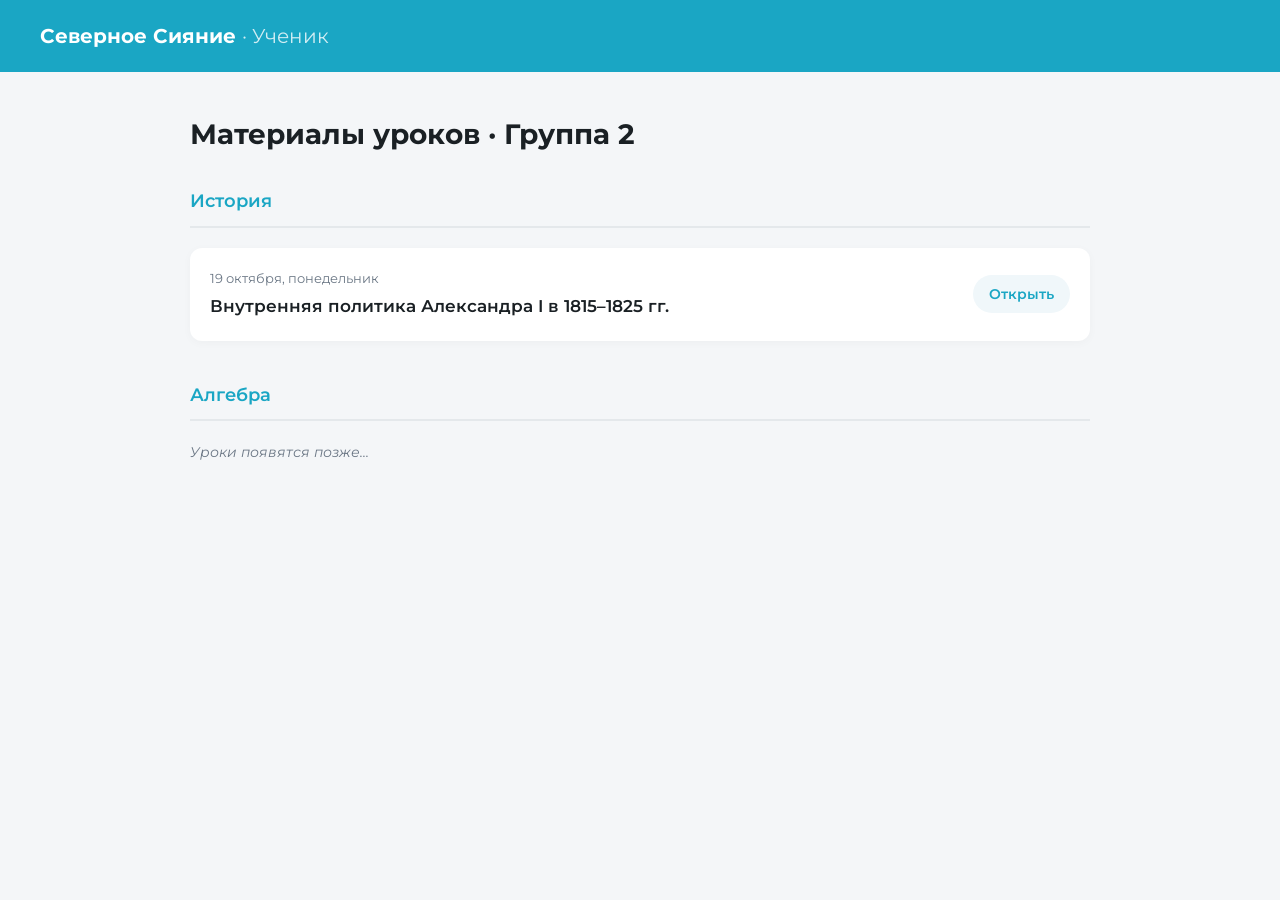
==== group-2/index.html @ 8418b83b "Add files via upload" ====
<!DOCTYPE html>
<html lang="ru">
<head>
<meta charset="UTF-8">
<meta name="viewport" content="width=device-width, initial-scale=1.0">
<title>Уроки · Группа 2</title>
<link rel="preconnect" href="https://fonts.googleapis.com">
<link rel="preconnect" href="https://fonts.gstatic.com" crossorigin>
<link href="https://fonts.googleapis.com/css2?family=Lora:wght@400;600&family=Montserrat:wght@400;500;600;700&display=swap" rel="stylesheet">
<style>
  body { font-family: 'Lora', serif; background: #F4F6F8; color: #2C3338; margin: 0; padding: 0; line-height: 1.6; }
  .header { background: #1AA6C4; color: #fff; padding: 20px 40px; display: flex; justify-content: space-between; align-items: center; }
  .brand { font-family: 'Montserrat', sans-serif; font-size: 20px; font-weight: 700; }
  .container { max-width: 900px; margin: 40px auto; padding: 0 20px; }
  h1 { font-family: 'Montserrat', sans-serif; font-size: 28px; margin-bottom: 30px; color: #1A2024; }
  .subject-section { margin-bottom: 40px; }
  .subject-title { font-family: 'Montserrat', sans-serif; font-size: 18px; font-weight: 600; color: #1AA6C4; border-bottom: 2px solid #E4E8EB; padding-bottom: 10px; margin-bottom: 20px; }
  .lesson-card { background: #fff; border-radius: 12px; padding: 20px; margin-bottom: 15px; box-shadow: 0 2px 10px rgba(0,0,0,0.03); display: flex; justify-content: space-between; align-items: center; text-decoration: none; color: inherit; transition: transform 0.2s, box-shadow 0.2s; }
  .lesson-card:hover { transform: translateY(-2px); box-shadow: 0 4px 15px rgba(0,0,0,0.08); }
  .lesson-info { flex: 1; }
  .lesson-date { font-family: 'Montserrat', sans-serif; font-size: 13px; color: #6B7785; margin-bottom: 5px; }
  .lesson-name { font-family: 'Montserrat', sans-serif; font-size: 17px; font-weight: 600; color: #1A2024; }
  .btn-go { font-family: 'Montserrat', sans-serif; font-size: 14px; font-weight: 600; color: #1AA6C4; background: #F0F7FA; padding: 8px 16px; border-radius: 20px; }
</style>
</head>
<body>
  <div class="header">
    <div class="brand">Северное Сияние <span style="font-weight:400; opacity:0.8;">· Ученик</span></div>
  </div>
  <div class="container">
    <h1>Материалы уроков · Группа 2</h1>
    
    <div class="subject-section">
      <div class="subject-title">История</div>
      <a href="lessons/2026-10-19-history-aleksandr-i.html" class="lesson-card">
        <div class="lesson-info">
          <div class="lesson-date">19 октября, понедельник</div>
          <div class="lesson-name">Внутренняя политика Александра I в 1815–1825 гг.</div>
        </div>
        <div class="btn-go">Открыть</div>
      </a>
      <!-- Здесь будут добавляться другие уроки по истории -->
    </div>

    <!-- Пример для других предметов (пока пусто) -->
    <div class="subject-section">
      <div class="subject-title">Алгебра</div>
      <div style="font-family: 'Montserrat'; font-size: 14px; color: #6B7785; font-style: italic;">Уроки появятся позже...</div>
    </div>

  </div>
</body>
</html>
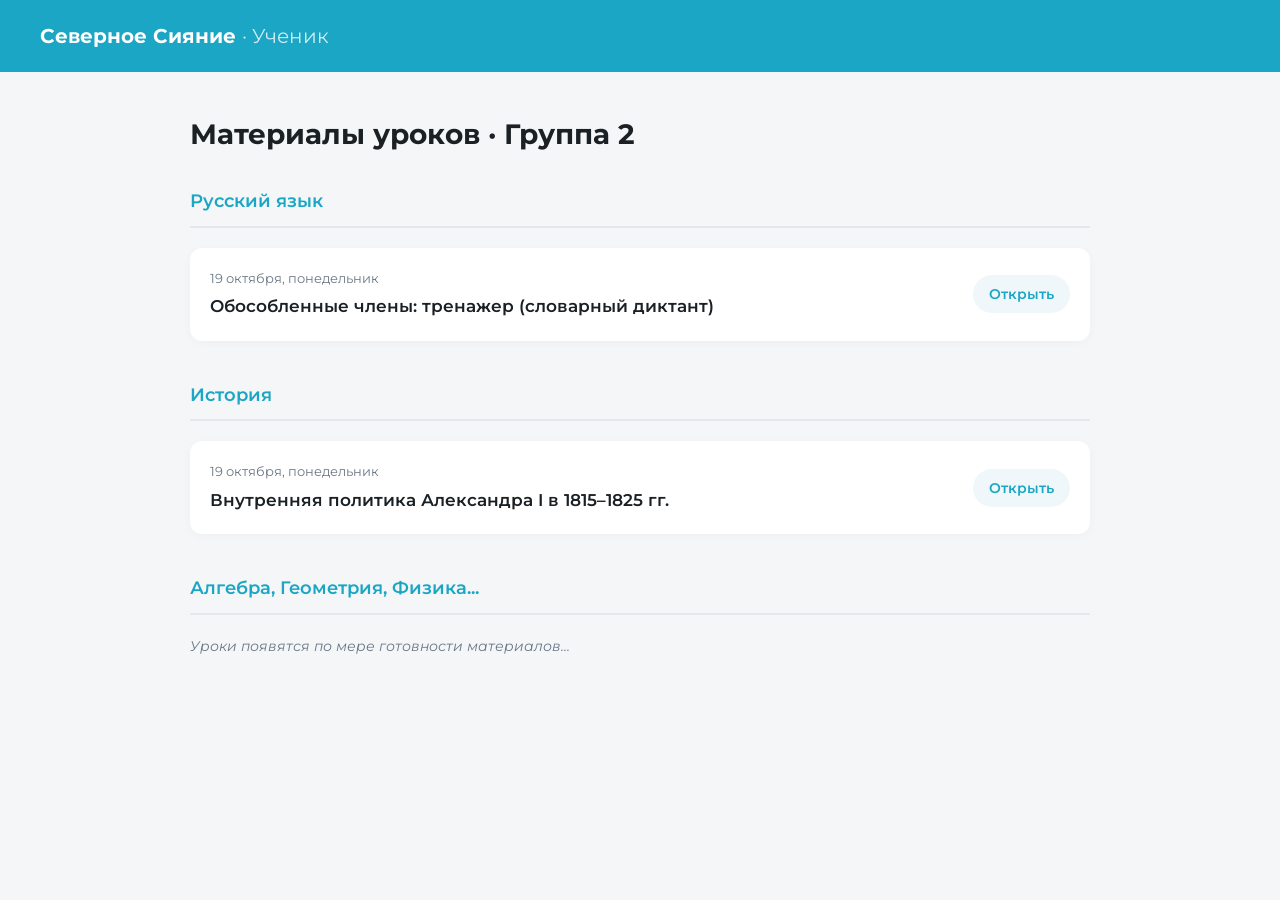
==== commit f59eb6e3: "Add Russian language lessons and update subjects" ====
--- a/group-2/index.html
+++ b/group-2/index.html
@@ -30,8 +30,23 @@
   <div class="container">
     <h1>Материалы уроков · Группа 2</h1>
     
+    <!-- РУССКИЙ ЯЗЫК -->
+    <div class="subject-section">
+      <div class="subject-title">Русский язык</div>
+      
+      <a href="lessons/2026-10-19-russian-obosoblennye.html" class="lesson-card">
+        <div class="lesson-info">
+          <div class="lesson-date">19 октября, понедельник</div>
+          <div class="lesson-name">Обособленные члены: тренажер (словарный диктант)</div>
+        </div>
+        <div class="btn-go">Открыть</div>
+      </a>
+    </div>
+
+    <!-- ИСТОРИЯ -->
     <div class="subject-section">
       <div class="subject-title">История</div>
+      
       <a href="lessons/2026-10-19-history-aleksandr-i.html" class="lesson-card">
         <div class="lesson-info">
           <div class="lesson-date">19 октября, понедельник</div>
@@ -39,15 +54,14 @@
         </div>
         <div class="btn-go">Открыть</div>
       </a>
-      <!-- Здесь будут добавляться другие уроки по истории -->
     </div>
 
-    <!-- Пример для других предметов (пока пусто) -->
+    <!-- Заглушка для других предметов -->
     <div class="subject-section">
-      <div class="subject-title">Алгебра</div>
-      <div style="font-family: 'Montserrat'; font-size: 14px; color: #6B7785; font-style: italic;">Уроки появятся позже...</div>
+      <div class="subject-title">Алгебра, Геометрия, Физика...</div>
+      <div style="font-family: 'Montserrat'; font-size: 14px; color: #6B7785; font-style: italic;">Уроки появятся по мере готовности материалов...</div>
     </div>
 
   </div>
 </body>
-</html>+</html>
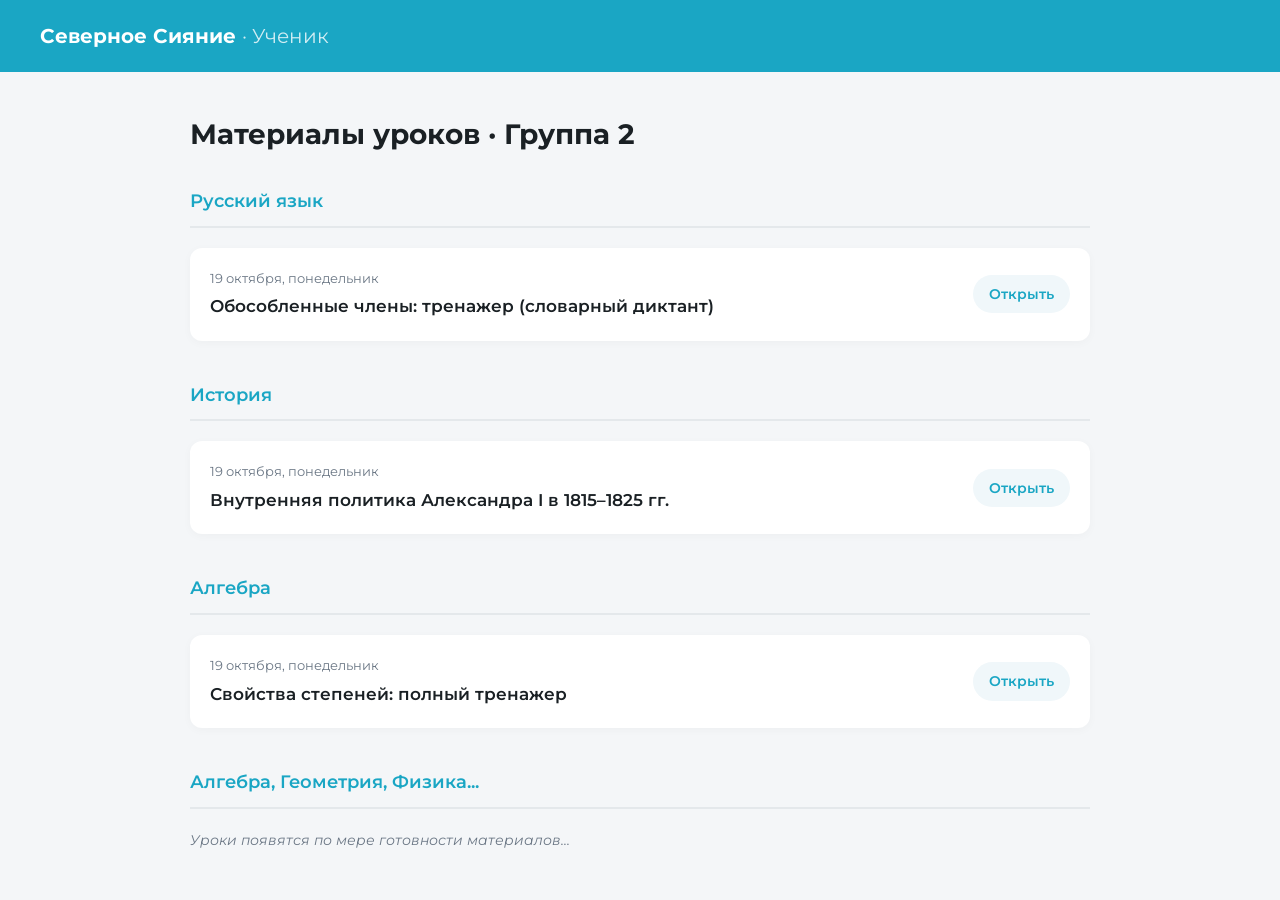
==== commit f814504c: "Update index.html" ====
--- a/group-2/index.html
+++ b/group-2/index.html
@@ -55,7 +55,19 @@
         <div class="btn-go">Открыть</div>
       </a>
     </div>
-
+    
+    <!-- АЛГЕБРА -->
+    <div class="subject-section">
+      <div class="subject-title">Алгебра</div>
+      <a href="lessons/2026-10-19-algebra-stepeni.html" class="lesson-card">
+        <div class="lesson-info">
+          <div class="lesson-date">19 октября, понедельник</div>
+          <div class="lesson-name">Свойства степеней: полный тренажер</div>
+        </div>
+        <div class="btn-go">Открыть</div>
+      </a>
+    </div>
+    
     <!-- Заглушка для других предметов -->
     <div class="subject-section">
       <div class="subject-title">Алгебра, Геометрия, Физика...</div>
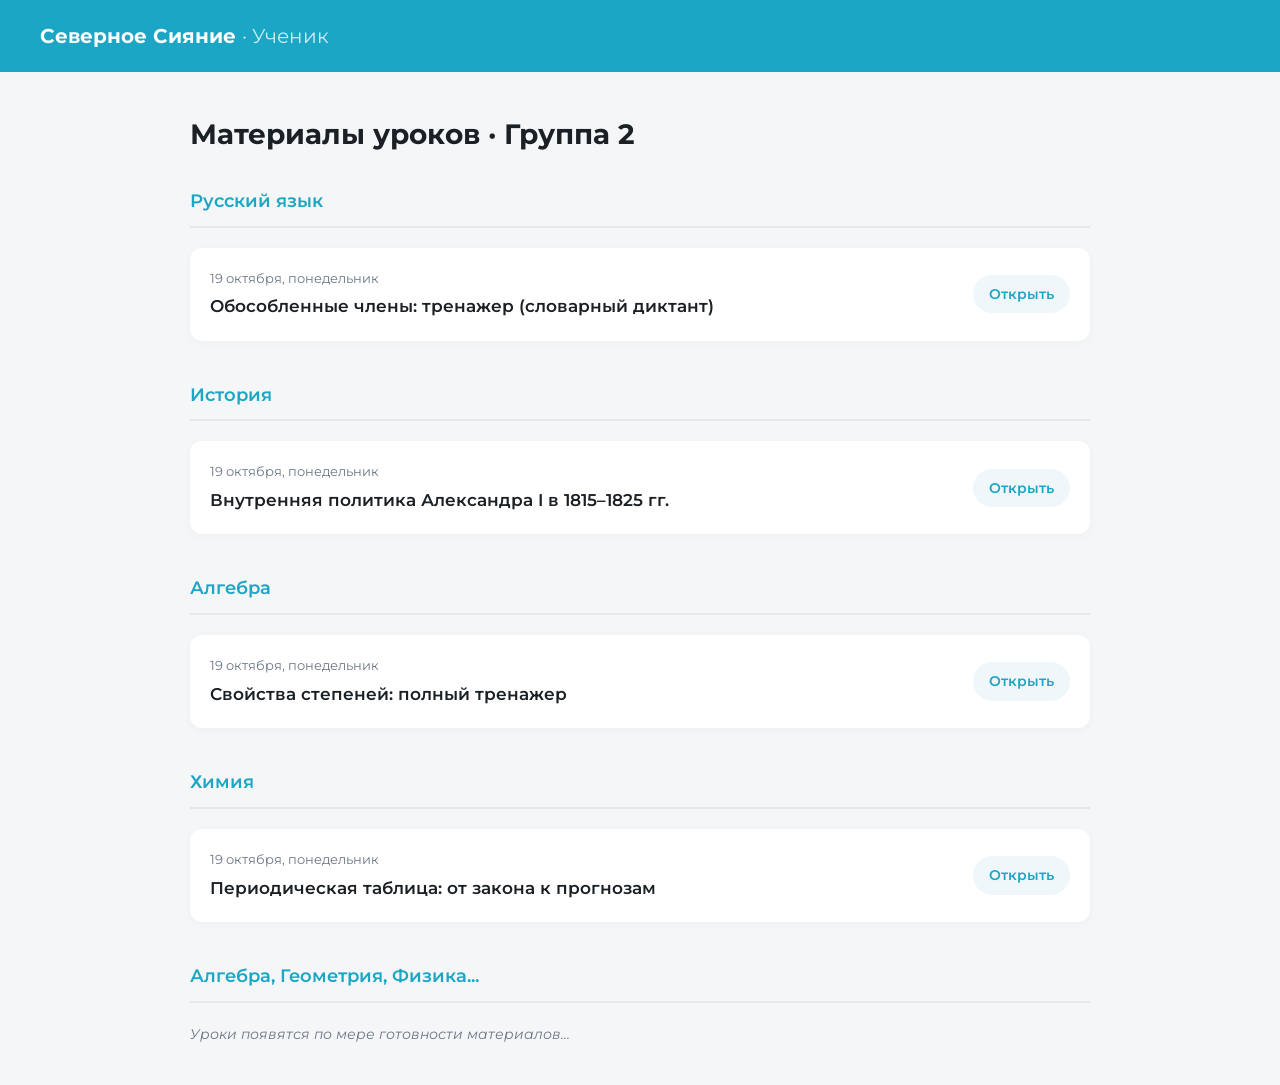
==== commit 740cfbc3: "Update index.html" ====
--- a/group-2/index.html
+++ b/group-2/index.html
@@ -67,6 +67,18 @@
         <div class="btn-go">Открыть</div>
       </a>
     </div>
+
+        <!-- ХИМИЯ -->
+    <div class="subject-section">
+      <div class="subject-title">Химия</div>
+      <a href="lessons/2026-10-19-chemistry-mendeleev.html" class="lesson-card">
+        <div class="lesson-info">
+          <div class="lesson-date">19 октября, понедельник</div>
+          <div class="lesson-name">Периодическая таблица: от закона к прогнозам</div>
+        </div>
+        <div class="btn-go">Открыть</div>
+      </a>
+    </div>
     
     <!-- Заглушка для других предметов -->
     <div class="subject-section">
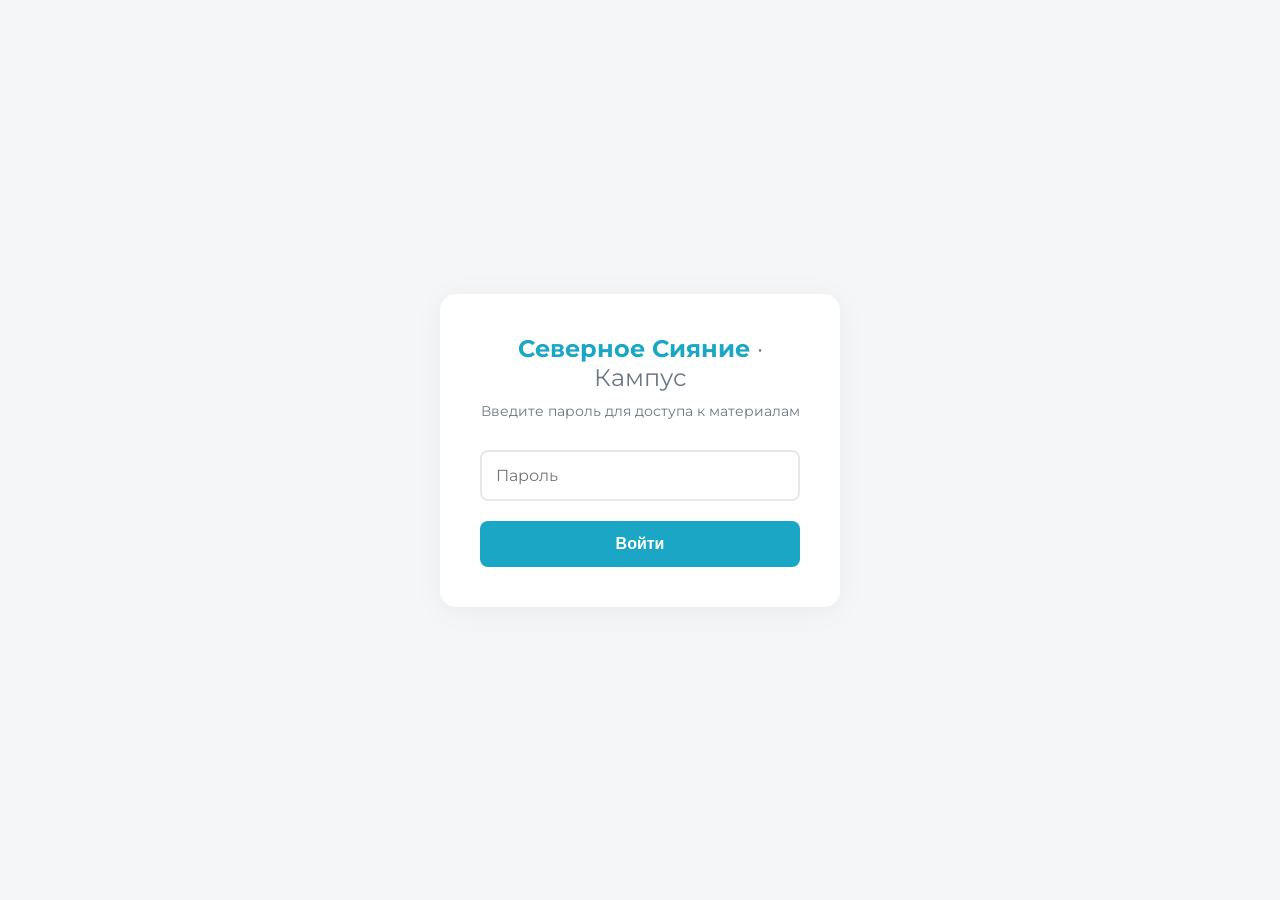
==== commit caf8c29f: "Update index.html" ====
--- a/group-2/index.html
+++ b/group-2/index.html
@@ -3,89 +3,179 @@
 <head>
 <meta charset="UTF-8">
 <meta name="viewport" content="width=device-width, initial-scale=1.0">
-<title>Уроки · Группа 2</title>
+<title>Вход · Северное Сияние</title>
 <link rel="preconnect" href="https://fonts.googleapis.com">
 <link rel="preconnect" href="https://fonts.gstatic.com" crossorigin>
-<link href="https://fonts.googleapis.com/css2?family=Lora:wght@400;600&family=Montserrat:wght@400;500;600;700&display=swap" rel="stylesheet">
+<link href="https://fonts.googleapis.com/css2?family=Montserrat:wght@400;500;600;700&display=swap" rel="stylesheet">
 <style>
-  body { font-family: 'Lora', serif; background: #F4F6F8; color: #2C3338; margin: 0; padding: 0; line-height: 1.6; }
-  .header { background: #1AA6C4; color: #fff; padding: 20px 40px; display: flex; justify-content: space-between; align-items: center; }
-  .brand { font-family: 'Montserrat', sans-serif; font-size: 20px; font-weight: 700; }
-  .container { max-width: 900px; margin: 40px auto; padding: 0 20px; }
-  h1 { font-family: 'Montserrat', sans-serif; font-size: 28px; margin-bottom: 30px; color: #1A2024; }
-  .subject-section { margin-bottom: 40px; }
-  .subject-title { font-family: 'Montserrat', sans-serif; font-size: 18px; font-weight: 600; color: #1AA6C4; border-bottom: 2px solid #E4E8EB; padding-bottom: 10px; margin-bottom: 20px; }
-  .lesson-card { background: #fff; border-radius: 12px; padding: 20px; margin-bottom: 15px; box-shadow: 0 2px 10px rgba(0,0,0,0.03); display: flex; justify-content: space-between; align-items: center; text-decoration: none; color: inherit; transition: transform 0.2s, box-shadow 0.2s; }
-  .lesson-card:hover { transform: translateY(-2px); box-shadow: 0 4px 15px rgba(0,0,0,0.08); }
-  .lesson-info { flex: 1; }
-  .lesson-date { font-family: 'Montserrat', sans-serif; font-size: 13px; color: #6B7785; margin-bottom: 5px; }
-  .lesson-name { font-family: 'Montserrat', sans-serif; font-size: 17px; font-weight: 600; color: #1A2024; }
-  .btn-go { font-family: 'Montserrat', sans-serif; font-size: 14px; font-weight: 600; color: #1AA6C4; background: #F0F7FA; padding: 8px 16px; border-radius: 20px; }
+  :root {
+    --primary: #1AA6C4;
+    --primary-dark: #158AA3;
+    --bg-body: #F4F6F8;
+    --text-main: #2C3338;
+    --text-muted: #6B7785;
+    --border: #E4E8EB;
+  }
+  * { box-sizing: border-box; margin: 0; padding: 0; }
+  body { 
+    font-family: 'Montserrat', sans-serif; 
+    background: var(--bg-body); 
+    display: flex; 
+    align-items: center; 
+    justify-content: center; 
+    height: 100vh; 
+    color: var(--text-main);
+  }
+
+  /* --- ЭКРАН ВХОДА --- */
+  .login-screen { 
+    background: #fff; 
+    padding: 40px; 
+    border-radius: 16px; 
+    box-shadow: 0 4px 30px rgba(0,0,0,0.05); 
+    text-align: center; 
+    max-width: 400px; 
+    width: 90%; 
+  }
+  .logo { font-size: 24px; font-weight: 700; color: var(--primary); margin-bottom: 10px; }
+  .logo span { font-weight: 400; color: var(--text-muted); }
+  .subtitle { font-size: 14px; color: var(--text-muted); margin-bottom: 30px; }
+  
+  .input-pass { 
+    width: 100%; 
+    padding: 14px; 
+    margin-bottom: 20px; 
+    border: 2px solid var(--border); 
+    border-radius: 8px; 
+    font-family: 'Montserrat', sans-serif; 
+    font-size: 16px; 
+    outline: none; 
+    transition: border 0.2s;
+  }
+  .input-pass:focus { border-color: var(--primary); }
+  
+  .btn-submit { 
+    width: 100%; 
+    padding: 14px; 
+    background: var(--primary); 
+    color: #fff; 
+    border: none; 
+    border-radius: 8px; 
+    font-size: 16px; 
+    font-weight: 600; 
+    cursor: pointer; 
+    transition: background 0.2s; 
+  }
+  .btn-submit:hover { background: var(--primary-dark); }
+  .error-msg { color: #E53935; font-size: 14px; margin-top: 15px; display: none; }
+
+  /* --- ОСНОВНОЙ КОНТЕНТ (СКРЫТ) --- */
+  .main-content { 
+    display: none; 
+    text-align: center; 
+    max-width: 600px; 
+    width: 90%; 
+    animation: fadeIn 0.5s ease; 
+  }
+  @keyframes fadeIn { from { opacity: 0; transform: translateY(10px); } to { opacity: 1; transform: translateY(0); } }
+  
+  .main-content .logo { font-size: 32px; margin-bottom: 10px; }
+  .main-content .welcome-text { color: var(--text-muted); margin-bottom: 40px; font-size: 16px; }
+  
+  .group-links { display: flex; flex-direction: column; gap: 15px; }
+  .group-btn { 
+    display: flex; 
+    justify-content: space-between; 
+    align-items: center;
+    background: #fff; 
+    padding: 20px 30px; 
+    border-radius: 12px; 
+    text-decoration: none; 
+    color: var(--text-main); 
+    font-weight: 600; 
+    font-size: 18px;
+    box-shadow: 0 2px 10px rgba(0,0,0,0.03);
+    border: 1px solid var(--border);
+    transition: transform 0.2s, box-shadow 0.2s;
+  }
+  .group-btn:hover { 
+    transform: translateY(-2px); 
+    box-shadow: 0 6px 20px rgba(26, 166, 196, 0.15); 
+    border-color: var(--primary);
+  }
+  .group-btn span.arrow { color: var(--primary); font-size: 20px; }
 </style>
 </head>
 <body>
-  <div class="header">
-    <div class="brand">Северное Сияние <span style="font-weight:400; opacity:0.8;">· Ученик</span></div>
+
+  <!-- Экран входа -->
+  <div class="login-screen" id="loginScreen">
+    <div class="logo">Северное Сияние <span>· Кампус</span></div>
+    <div class="subtitle">Введите пароль для доступа к материалам</div>
+    <input type="password" id="passwordInput" class="input-pass" placeholder="Пароль" onkeypress="handleKeyPress(event)">
+    <button class="btn-submit" onclick="checkPassword()">Войти</button>
+    <div class="error-msg" id="errorMsg">Неверный пароль. Попробуйте снова.</div>
   </div>
-  <div class="container">
-    <h1>Материалы уроков · Группа 2</h1>
+
+  <!-- Основной контент (появляется после пароля) -->
+  <div class="main-content" id="mainContent">
+    <div class="logo">Северное Сияние <span>· Кампус</span></div>
+    <div class="welcome-text">Добро пожаловать в систему. Выберите группу для входа.</div>
     
-    <!-- РУССКИЙ ЯЗЫК -->
-    <div class="subject-section">
-      <div class="subject-title">Русский язык</div>
+    <div class="group-links">
+      <!-- Ссылка на группу 2 -->
+      <a href="group-2/index.html" class="group-btn">
+        <span>Материалы Группы 2</span>
+        <span class="arrow">&rarr;</span>
+      </a>
       
-      <a href="lessons/2026-10-19-russian-obosoblennye.html" class="lesson-card">
-        <div class="lesson-info">
-          <div class="lesson-date">19 октября, понедельник</div>
-          <div class="lesson-name">Обособленные члены: тренажер (словарный диктант)</div>
-        </div>
-        <div class="btn-go">Открыть</div>
+      <!-- Ссылка на группу 3 (если вы ее еще не создали, она выдаст 404) -->
+      <a href="group-3/index.html" class="group-btn">
+        <span>Материалы Группы 3</span>
+        <span class="arrow">&rarr;</span>
       </a>
     </div>
+  </div>
 
-    <!-- ИСТОРИЯ -->
-    <div class="subject-section">
-      <div class="subject-title">История</div>
+  <script>
+    // ВАШ ПАРОЛЬ
+    const SECRET_PASSWORD = "thebestway2026"; 
+
+    function checkPassword() {
+      const input = document.getElementById('passwordInput').value;
+      const errorMsg = document.getElementById('errorMsg');
       
-      <a href="lessons/2026-10-19-history-aleksandr-i.html" class="lesson-card">
-        <div class="lesson-info">
-          <div class="lesson-date">19 октября, понедельник</div>
-          <div class="lesson-name">Внутренняя политика Александра I в 1815–1825 гг.</div>
-        </div>
-        <div class="btn-go">Открыть</div>
-      </a>
-    </div>
-    
-    <!-- АЛГЕБРА -->
-    <div class="subject-section">
-      <div class="subject-title">Алгебра</div>
-      <a href="lessons/2026-10-19-algebra-stepeni.html" class="lesson-card">
-        <div class="lesson-info">
-          <div class="lesson-date">19 октября, понедельник</div>
-          <div class="lesson-name">Свойства степеней: полный тренажер</div>
-        </div>
-        <div class="btn-go">Открыть</div>
-      </a>
-    </div>
+      if (input === SECRET_PASSWORD) {
+        // Если пароль верный
+        document.getElementById('loginScreen').style.display = 'none';
+        document.getElementById('mainContent').style.display = 'block';
+        
+        // Запоминаем вход, чтобы не спрашивать пароль при обновлении страницы
+        sessionStorage.setItem('campus_logged_in', 'true');
+      } else {
+        // Если неверный
+        errorMsg.style.display = 'block';
+        document.getElementById('passwordInput').value = '';
+        // Трясем формой для эффекта ошибки
+        const form = document.querySelector('.login-screen');
+        form.style.transform = 'translateX(-5px)';
+        setTimeout(() => form.style.transform = 'translateX(5px)', 50);
+        setTimeout(() => form.style.transform = 'translateX(0)', 100);
+      }
+    }
 
-        <!-- ХИМИЯ -->
-    <div class="subject-section">
-      <div class="subject-title">Химия</div>
-      <a href="lessons/2026-10-19-chemistry-mendeleev.html" class="lesson-card">
-        <div class="lesson-info">
-          <div class="lesson-date">19 октября, понедельник</div>
-          <div class="lesson-name">Периодическая таблица: от закона к прогнозам</div>
-        </div>
-        <div class="btn-go">Открыть</div>
-      </a>
-    </div>
-    
-    <!-- Заглушка для других предметов -->
-    <div class="subject-section">
-      <div class="subject-title">Алгебра, Геометрия, Физика...</div>
-      <div style="font-family: 'Montserrat'; font-size: 14px; color: #6B7785; font-style: italic;">Уроки появятся по мере готовности материалов...</div>
-    </div>
+    function handleKeyPress(event) {
+      if (event.key === 'Enter') {
+        checkPassword();
+      }
+    }
 
-  </div>
+    // Проверка: если уже вошел, сразу показываем контент
+    if (sessionStorage.getItem('campus_logged_in') === 'true') {
+      document.getElementById('loginScreen').style.display = 'none';
+      document.getElementById('mainContent').style.display = 'block';
+    }
+  </script>
+
 </body>
 </html>
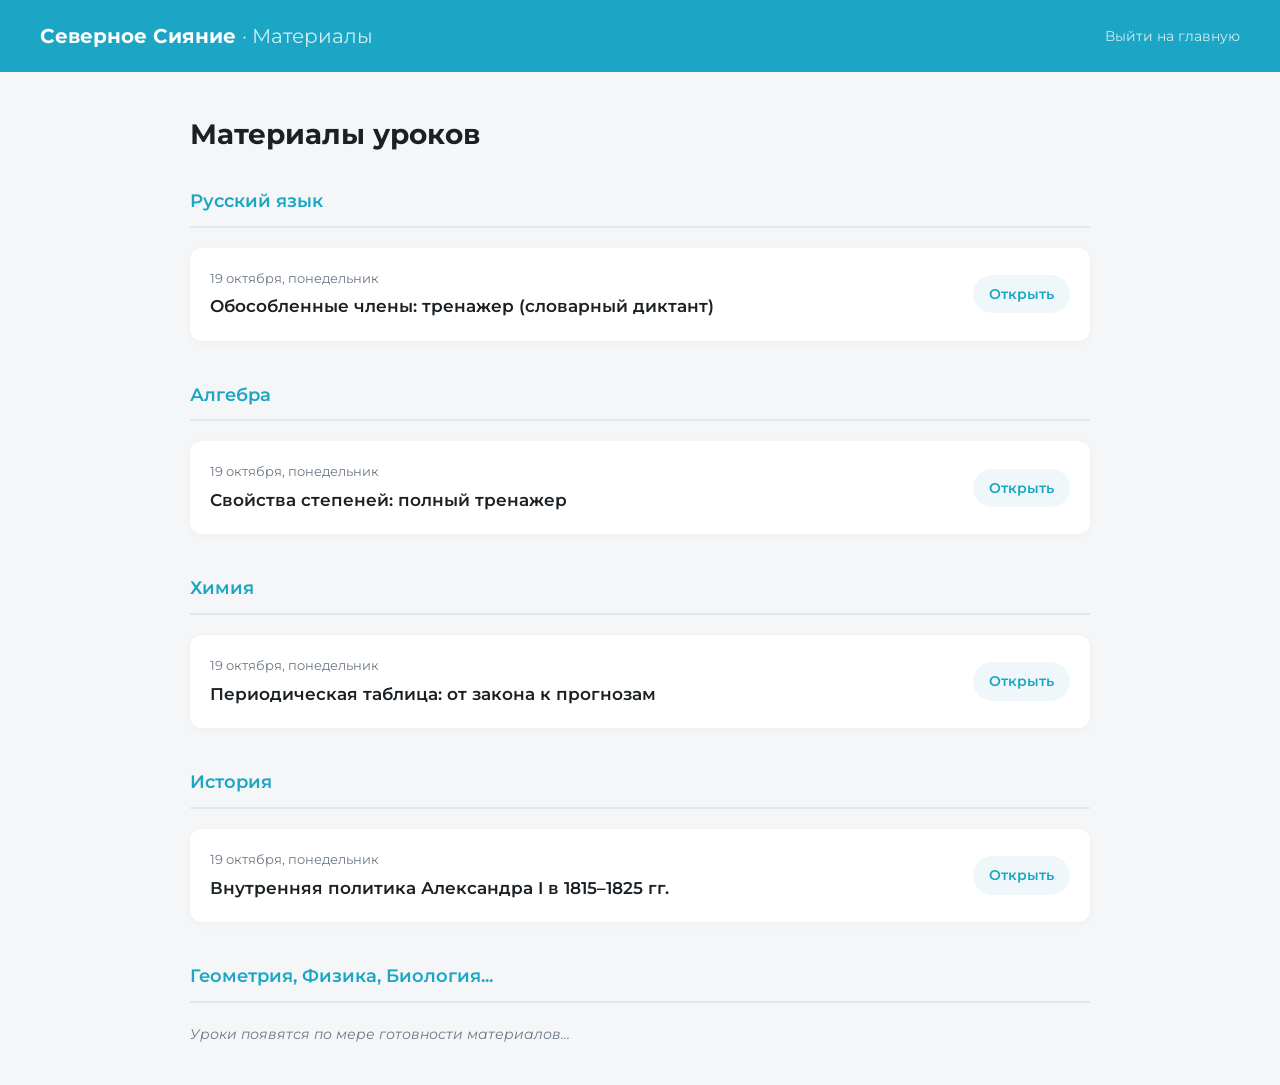
==== commit f431e864: "Update index.html" ====
--- a/group-2/index.html
+++ b/group-2/index.html
@@ -3,179 +3,88 @@
 <head>
 <meta charset="UTF-8">
 <meta name="viewport" content="width=device-width, initial-scale=1.0">
-<title>Вход · Северное Сияние</title>
+<title>Уроки · Группа 2</title>
 <link rel="preconnect" href="https://fonts.googleapis.com">
 <link rel="preconnect" href="https://fonts.gstatic.com" crossorigin>
-<link href="https://fonts.googleapis.com/css2?family=Montserrat:wght@400;500;600;700&display=swap" rel="stylesheet">
+<link href="https://fonts.googleapis.com/css2?family=Lora:wght@400;600&family=Montserrat:wght@400;500;600;700&display=swap" rel="stylesheet">
 <style>
-  :root {
-    --primary: #1AA6C4;
-    --primary-dark: #158AA3;
-    --bg-body: #F4F6F8;
-    --text-main: #2C3338;
-    --text-muted: #6B7785;
-    --border: #E4E8EB;
-  }
-  * { box-sizing: border-box; margin: 0; padding: 0; }
-  body { 
-    font-family: 'Montserrat', sans-serif; 
-    background: var(--bg-body); 
-    display: flex; 
-    align-items: center; 
-    justify-content: center; 
-    height: 100vh; 
-    color: var(--text-main);
-  }
-
-  /* --- ЭКРАН ВХОДА --- */
-  .login-screen { 
-    background: #fff; 
-    padding: 40px; 
-    border-radius: 16px; 
-    box-shadow: 0 4px 30px rgba(0,0,0,0.05); 
-    text-align: center; 
-    max-width: 400px; 
-    width: 90%; 
-  }
-  .logo { font-size: 24px; font-weight: 700; color: var(--primary); margin-bottom: 10px; }
-  .logo span { font-weight: 400; color: var(--text-muted); }
-  .subtitle { font-size: 14px; color: var(--text-muted); margin-bottom: 30px; }
-  
-  .input-pass { 
-    width: 100%; 
-    padding: 14px; 
-    margin-bottom: 20px; 
-    border: 2px solid var(--border); 
-    border-radius: 8px; 
-    font-family: 'Montserrat', sans-serif; 
-    font-size: 16px; 
-    outline: none; 
-    transition: border 0.2s;
-  }
-  .input-pass:focus { border-color: var(--primary); }
-  
-  .btn-submit { 
-    width: 100%; 
-    padding: 14px; 
-    background: var(--primary); 
-    color: #fff; 
-    border: none; 
-    border-radius: 8px; 
-    font-size: 16px; 
-    font-weight: 600; 
-    cursor: pointer; 
-    transition: background 0.2s; 
-  }
-  .btn-submit:hover { background: var(--primary-dark); }
-  .error-msg { color: #E53935; font-size: 14px; margin-top: 15px; display: none; }
-
-  /* --- ОСНОВНОЙ КОНТЕНТ (СКРЫТ) --- */
-  .main-content { 
-    display: none; 
-    text-align: center; 
-    max-width: 600px; 
-    width: 90%; 
-    animation: fadeIn 0.5s ease; 
-  }
-  @keyframes fadeIn { from { opacity: 0; transform: translateY(10px); } to { opacity: 1; transform: translateY(0); } }
-  
-  .main-content .logo { font-size: 32px; margin-bottom: 10px; }
-  .main-content .welcome-text { color: var(--text-muted); margin-bottom: 40px; font-size: 16px; }
-  
-  .group-links { display: flex; flex-direction: column; gap: 15px; }
-  .group-btn { 
-    display: flex; 
-    justify-content: space-between; 
-    align-items: center;
-    background: #fff; 
-    padding: 20px 30px; 
-    border-radius: 12px; 
-    text-decoration: none; 
-    color: var(--text-main); 
-    font-weight: 600; 
-    font-size: 18px;
-    box-shadow: 0 2px 10px rgba(0,0,0,0.03);
-    border: 1px solid var(--border);
-    transition: transform 0.2s, box-shadow 0.2s;
-  }
-  .group-btn:hover { 
-    transform: translateY(-2px); 
-    box-shadow: 0 6px 20px rgba(26, 166, 196, 0.15); 
-    border-color: var(--primary);
-  }
-  .group-btn span.arrow { color: var(--primary); font-size: 20px; }
+  body { font-family: 'Lora', serif; background: #F4F6F8; color: #2C3338; margin: 0; padding: 0; line-height: 1.6; }
+  .header { background: #1AA6C4; color: #fff; padding: 20px 40px; display: flex; justify-content: space-between; align-items: center; }
+  .brand { font-family: 'Montserrat', sans-serif; font-size: 20px; font-weight: 700; }
+  .container { max-width: 900px; margin: 40px auto; padding: 0 20px; }
+  h1 { font-family: 'Montserrat', sans-serif; font-size: 28px; margin-bottom: 30px; color: #1A2024; }
+  .subject-section { margin-bottom: 40px; }
+  .subject-title { font-family: 'Montserrat', sans-serif; font-size: 18px; font-weight: 600; color: #1AA6C4; border-bottom: 2px solid #E4E8EB; padding-bottom: 10px; margin-bottom: 20px; }
+  .lesson-card { background: #fff; border-radius: 12px; padding: 20px; margin-bottom: 15px; box-shadow: 0 2px 10px rgba(0,0,0,0.03); display: flex; justify-content: space-between; align-items: center; text-decoration: none; color: inherit; transition: transform 0.2s, box-shadow 0.2s; }
+  .lesson-card:hover { transform: translateY(-2px); box-shadow: 0 4px 15px rgba(0,0,0,0.08); }
+  .lesson-info { flex: 1; }
+  .lesson-date { font-family: 'Montserrat', sans-serif; font-size: 13px; color: #6B7785; margin-bottom: 5px; }
+  .lesson-name { font-family: 'Montserrat', sans-serif; font-size: 17px; font-weight: 600; color: #1A2024; }
+  .btn-go { font-family: 'Montserrat', sans-serif; font-size: 14px; font-weight: 600; color: #1AA6C4; background: #F0F7FA; padding: 8px 16px; border-radius: 20px; }
 </style>
 </head>
 <body>
-
-  <!-- Экран входа -->
-  <div class="login-screen" id="loginScreen">
-    <div class="logo">Северное Сияние <span>· Кампус</span></div>
-    <div class="subtitle">Введите пароль для доступа к материалам</div>
-    <input type="password" id="passwordInput" class="input-pass" placeholder="Пароль" onkeypress="handleKeyPress(event)">
-    <button class="btn-submit" onclick="checkPassword()">Войти</button>
-    <div class="error-msg" id="errorMsg">Неверный пароль. Попробуйте снова.</div>
+  <div class="header">
+    <div class="brand">Северное Сияние <span style="font-weight:400; opacity:0.8;">· Материалы</span></div>
+    <a href="../index.html" style="color: #fff; text-decoration: none; font-family: 'Montserrat'; font-size: 14px; opacity: 0.8;">Выйти на главную</a>
   </div>
-
-  <!-- Основной контент (появляется после пароля) -->
-  <div class="main-content" id="mainContent">
-    <div class="logo">Северное Сияние <span>· Кампус</span></div>
-    <div class="welcome-text">Добро пожаловать в систему. Выберите группу для входа.</div>
+  <div class="container">
+    <h1>Материалы уроков</h1>
     
-    <div class="group-links">
-      <!-- Ссылка на группу 2 -->
-      <a href="group-2/index.html" class="group-btn">
-        <span>Материалы Группы 2</span>
-        <span class="arrow">&rarr;</span>
-      </a>
-      
-      <!-- Ссылка на группу 3 (если вы ее еще не создали, она выдаст 404) -->
-      <a href="group-3/index.html" class="group-btn">
-        <span>Материалы Группы 3</span>
-        <span class="arrow">&rarr;</span>
+    <!-- РУССКИЙ ЯЗЫК -->
+    <div class="subject-section">
+      <div class="subject-title">Русский язык</div>
+      <a href="lessons/2026-10-19-russian-obosoblennye.html" class="lesson-card">
+        <div class="lesson-info">
+          <div class="lesson-date">19 октября, понедельник</div>
+          <div class="lesson-name">Обособленные члены: тренажер (словарный диктант)</div>
+        </div>
+        <div class="btn-go">Открыть</div>
       </a>
     </div>
+
+    <!-- АЛГЕБРА -->
+    <div class="subject-section">
+      <div class="subject-title">Алгебра</div>
+      <a href="lessons/2026-10-19-algebra-stepeni.html" class="lesson-card">
+        <div class="lesson-info">
+          <div class="lesson-date">19 октября, понедельник</div>
+          <div class="lesson-name">Свойства степеней: полный тренажер</div>
+        </div>
+        <div class="btn-go">Открыть</div>
+      </a>
+    </div>
+
+    <!-- ХИМИЯ -->
+    <div class="subject-section">
+      <div class="subject-title">Химия</div>
+      <a href="lessons/2026-10-19-chemistry-mendeleev.html" class="lesson-card">
+        <div class="lesson-info">
+          <div class="lesson-date">19 октября, понедельник</div>
+          <div class="lesson-name">Периодическая таблица: от закона к прогнозам</div>
+        </div>
+        <div class="btn-go">Открыть</div>
+      </a>
+    </div>
+
+    <!-- ИСТОРИЯ -->
+    <div class="subject-section">
+      <div class="subject-title">История</div>
+      <a href="lessons/2026-10-19-history-aleksandr-i.html" class="lesson-card">
+        <div class="lesson-info">
+          <div class="lesson-date">19 октября, понедельник</div>
+          <div class="lesson-name">Внутренняя политика Александра I в 1815–1825 гг.</div>
+        </div>
+        <div class="btn-go">Открыть</div>
+      </a>
+    </div>
+    
+    <!-- ПУСТЫЕ ПРЕДМЕТЫ -->
+    <div class="subject-section">
+      <div class="subject-title">Геометрия, Физика, Биология...</div>
+      <div style="font-family: 'Montserrat'; font-size: 14px; color: #6B7785; font-style: italic;">Уроки появятся по мере готовности материалов...</div>
+    </div>
+
   </div>
-
-  <script>
-    // ВАШ ПАРОЛЬ
-    const SECRET_PASSWORD = "thebestway2026"; 
-
-    function checkPassword() {
-      const input = document.getElementById('passwordInput').value;
-      const errorMsg = document.getElementById('errorMsg');
-      
-      if (input === SECRET_PASSWORD) {
-        // Если пароль верный
-        document.getElementById('loginScreen').style.display = 'none';
-        document.getElementById('mainContent').style.display = 'block';
-        
-        // Запоминаем вход, чтобы не спрашивать пароль при обновлении страницы
-        sessionStorage.setItem('campus_logged_in', 'true');
-      } else {
-        // Если неверный
-        errorMsg.style.display = 'block';
-        document.getElementById('passwordInput').value = '';
-        // Трясем формой для эффекта ошибки
-        const form = document.querySelector('.login-screen');
-        form.style.transform = 'translateX(-5px)';
-        setTimeout(() => form.style.transform = 'translateX(5px)', 50);
-        setTimeout(() => form.style.transform = 'translateX(0)', 100);
-      }
-    }
-
-    function handleKeyPress(event) {
-      if (event.key === 'Enter') {
-        checkPassword();
-      }
-    }
-
-    // Проверка: если уже вошел, сразу показываем контент
-    if (sessionStorage.getItem('campus_logged_in') === 'true') {
-      document.getElementById('loginScreen').style.display = 'none';
-      document.getElementById('mainContent').style.display = 'block';
-    }
-  </script>
-
 </body>
 </html>
